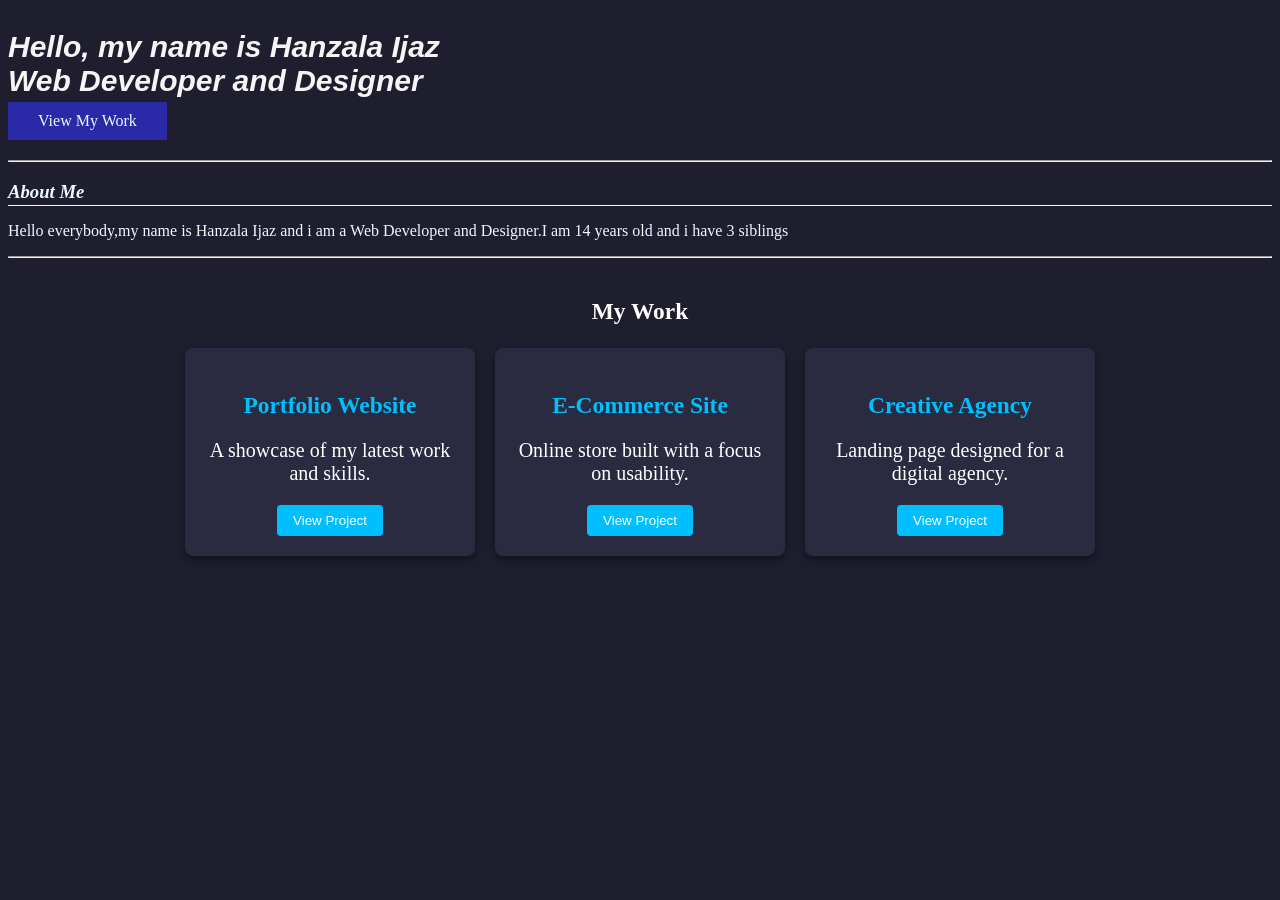
==== test.html @ 0d26703f "Update HTML structure and links in test.html" ====
<!DOCTYPE html>
<html>
  <head>
    <title>About Me</title>
    <link rel="stylesheet" href="styles.css">
  </head>
  <body>
    <p class="p1">
      Hello, my name is Hanzala Ijaz <br> Web Developer and Designer
    </p>
    <a href="nothing" class="fj">View My Work</a>
    <hr class="l1">
    <h3 class="heading1">About Me</h3>
    <hr class="l2">
    <p class="p2">
      Hello everybody,my name is Hanzala Ijaz and i am a Web Developer and Designer.I am 14 years old and i have 3 siblings
    </p>
    <hr class="l3">
    <section class="projects">
    <h3>My Work</h3>
  <div class="project-container">
    <div class="project-card">
      <h3>Portfolio Website</h3>
      <p>A showcase of my latest work and skills.</p>
      <button>View Project</button>
    </div>
    <div class="project-card">
      <h3>E-Commerce Site</h3>
      <p>Online store built with a focus on usability.</p>
      <button>View Project</button>
    </div>
    <div class="project-card">
      <h3>Creative Agency</h3>
      <p>Landing page designed for a digital agency.</p>
      <button>View Project</button>
    </div>
  </div>
</section>
  <a href="index.html"class="FINAL">ARE YOU DUMB CANT YOU SEE MY WEBSITE, WHY DID YOU EVEN CLICKED HERE</a>
  </body>
</html>
---- styles.css ----
body {
  background-color: #1e1e2f;
}
.p1 {
    color: whitesmoke;
    font-size: 30px;
    font-weight: bold;
    font-family: 'Gill Sans', 'Gill Sans MT', Calibri, 'Trebuchet MS', sans-serif;
    font-style: italic;
    margin-bottom: 4px;
}
.p1:hover {
    box-shadow: 5px 5px 15px rgba(0, 0, 0, 0.5)
}

.fj {
    display: inline-block;
    background-color: rgb(42, 42, 168);
    color: aliceblue;
    text-decoration: none;
    border: none;
    padding: 10px 30px;
    margin-top: 0;
}

.fj:hover {
    box-shadow: 5px 5px 15px rgba(0, 0, 0, 0.5);
}

.fj:active {
    opacity: 0.5;
}
.l1 {
    margin-top: 20px;
}
.heading1 {
    color: aliceblue;
    font-weight: bold;
    font-style: italic;
    margin-bottom: 2px;
}
.p2{
    color: aliceblue;
    
}
.l2 {
    margin-top: 0px;
    height: 1px;
    border: none;
    width: auto;
    color: aliceblue;
    background-color: aliceblue;
}
.projects {
  text-align: center;
  color: white;
  margin: 40px 0;
  font-size: 20px;
}

.project-container {
  display: flex;             
  justify-content: center;    
  gap: 20px;                 
  flex-wrap: wrap;            
}

.project-card {
  background-color: #2a2a40; 
  padding: 20px;
  border-radius: 8px;
  width: 250px;
  box-shadow: 0 4px 8px rgba(0,0,0,0.4);
  transition: transform 0.2s;
}

.project-card:hover {
  transform: translateY(-5px); 
}

.project-card h3 {
  margin-bottom: 10px;
  color: #00bfff;            
}

.project-card button {
  background-color: #00bfff;
  color: white;
  border: none;
  padding: 8px 16px;
  border-radius: 4px;
  cursor: pointer;
}

.project-card button:hover {
  background-color: #0080ff;
}
.FINAL {
  background-color: #1e1e2f;
  color: #1e1e2f;
  border: none;
  text-decoration: none;
}

.FINAL:visited {
  color: #1e1e2f;
}

.FINAL:hover {
  background-color: white;
  color: black; /* or any visible color */
  text-decoration: underline;
}
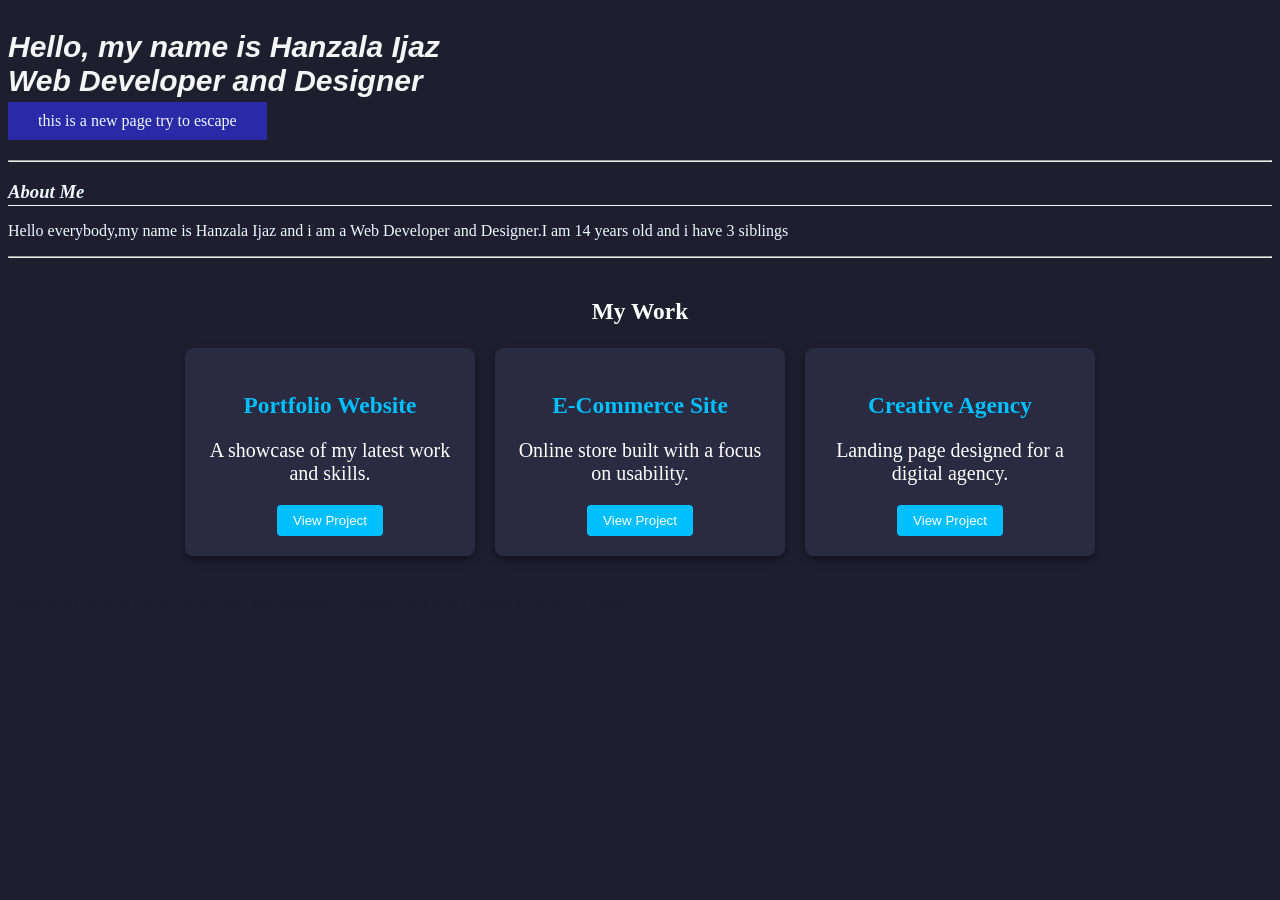
==== commit 9afc87ea: "Modify link text in test.html Updated the link text and preserved the overall structure of the HTML " ====
--- a/test.html
+++ b/test.html
@@ -8,7 +8,7 @@
     <p class="p1">
       Hello, my name is Hanzala Ijaz <br> Web Developer and Designer
     </p>
-    <a href="nothing" class="fj">View My Work</a>
+    <a href="nothing" class="fj">this is a new page try to escape</a>
     <hr class="l1">
     <h3 class="heading1">About Me</h3>
     <hr class="l2">
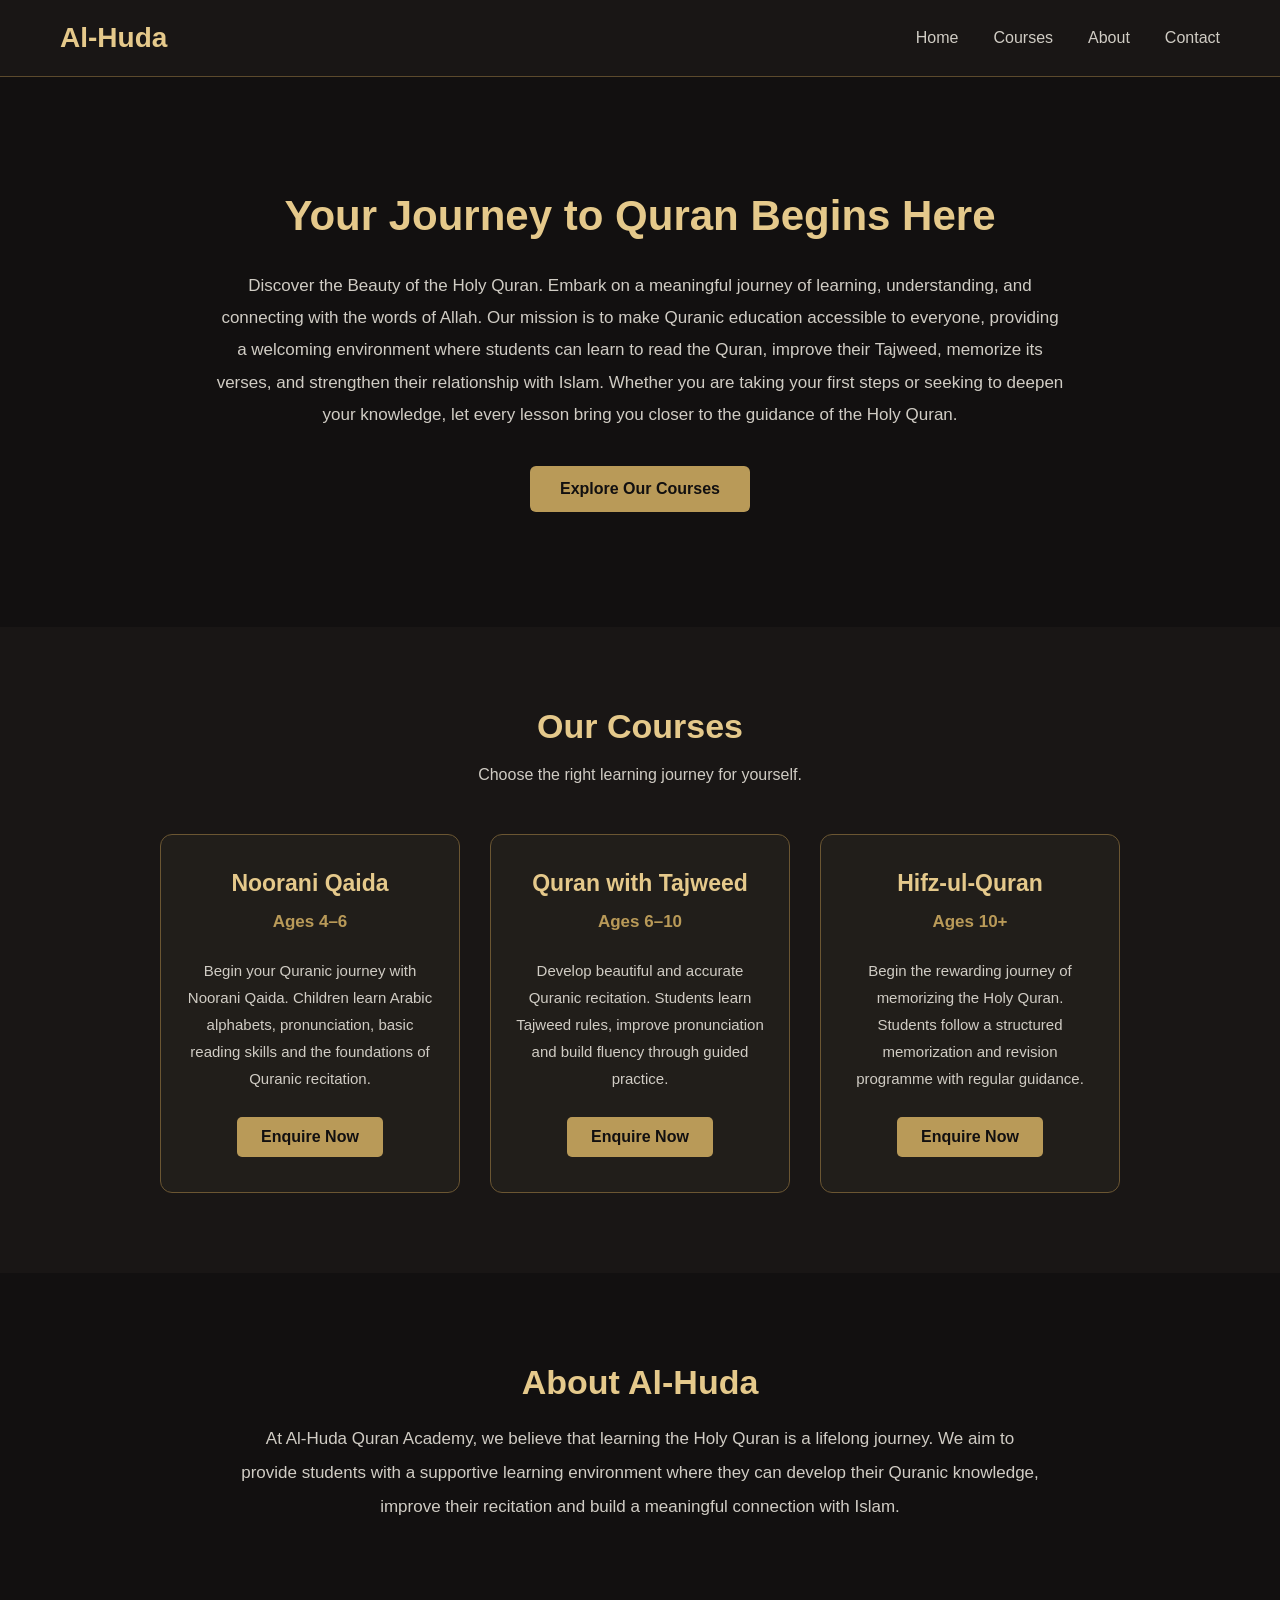
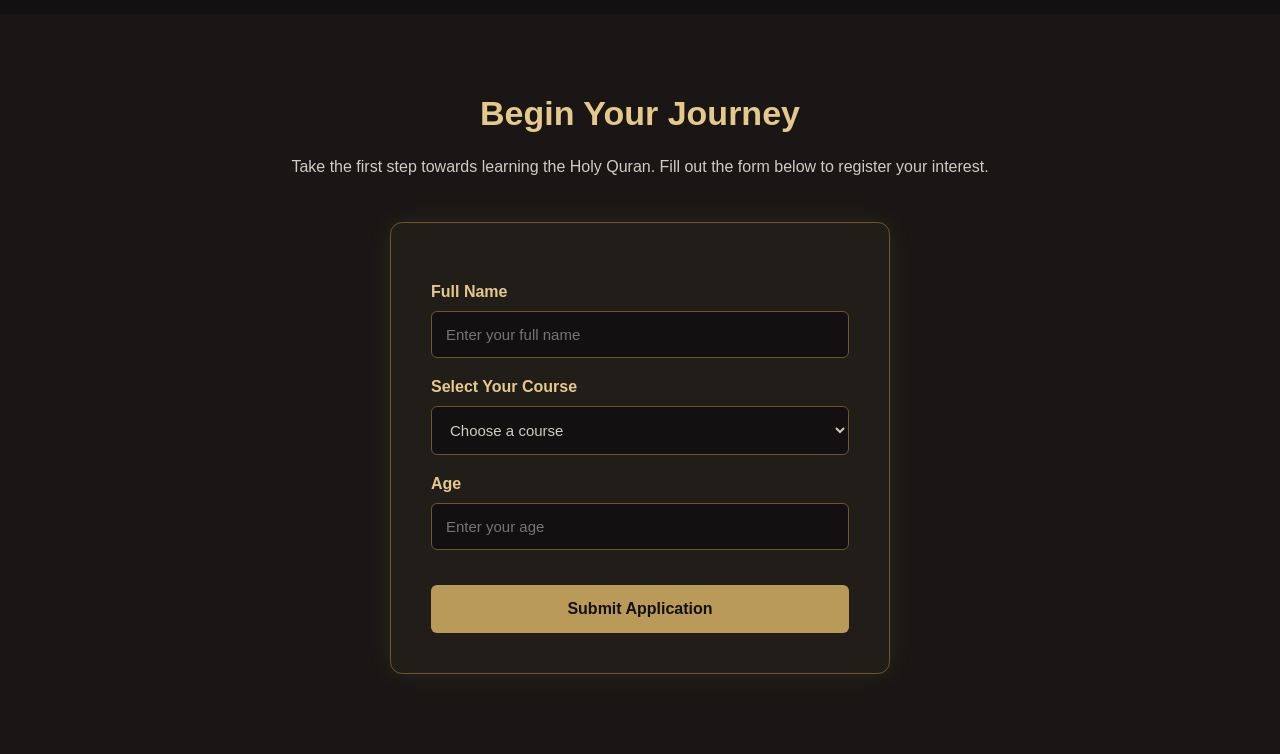
==== commit 792d03aa: "Update test.html" ====
--- a/test.html
+++ b/test.html
@@ -1,41 +1,235 @@
 <!DOCTYPE html>
-<html>
-  <head>
-    <title>About Me</title>
+<html lang="en">
+
+<head>
+    <meta charset="UTF-8">
+    <meta name="viewport" content="width=device-width, initial-scale=1.0">
+
+    <title>Al-Huda Quran Academy</title>
+
     <link rel="stylesheet" href="styles.css">
-  </head>
-  <body>
-    <p class="p1">
-      Hello, my name is Hanzala Ijaz <br> Web Developer and Designer
+</head>
+
+<body>
+
+    <!-- NAVIGATION BAR -->
+
+    <nav class="navbar">
+
+        <h2 class="logo">Al-Huda</h2>
+
+        <div class="nav-links">
+            <a href="#home">Home</a>
+            <a href="#courses">Courses</a>
+            <a href="#about">About</a>
+            <a href="#contact">Contact</a>
+        </div>
+
+    </nav>
+
+
+    <!-- HERO SECTION -->
+
+    <section class="hero" id="home">
+
+        <h1 class="heading1">
+            Your Journey to Quran Begins Here
+        </h1>
+
+        <p class="entry">
+            Discover the Beauty of the Holy Quran.
+
+            Embark on a meaningful journey of learning,
+            understanding, and connecting with the words of Allah.
+
+            Our mission is to make Quranic education accessible
+            to everyone, providing a welcoming environment where
+            students can learn to read the Quran, improve their
+            Tajweed, memorize its verses, and strengthen their
+            relationship with Islam.
+
+            Whether you are taking your first steps or seeking
+            to deepen your knowledge, let every lesson bring
+            you closer to the guidance of the Holy Quran.
+        </p>
+
+        <a href="#courses" class="main-button">
+            Explore Our Courses
+        </a>
+
+    </section>
+
+
+    <!-- COURSES SECTION -->
+
+    <section class="courses" id="courses">
+
+        <h1 class="section-heading">Our Courses</h1>
+
+        <p class="section-description">
+            Choose the right learning journey for yourself.
+        </p>
+
+
+        <div class="course-container">
+
+
+            <!-- NOORANI QAIDA -->
+
+            <div class="course-card">
+
+                <h2>Noorani Qaida</h2>
+
+                <h3>Ages 4–6</h3>
+
+                <p>
+                    Begin your Quranic journey with Noorani Qaida.
+                    Children learn Arabic alphabets, pronunciation,
+                    basic reading skills and the foundations of
+                    Quranic recitation.
+                </p>
+
+                <a href="#contact" class="course-button">
+                    Enquire Now
+                </a>
+
+            </div>
+
+
+            <!-- QURAN -->
+
+            <div class="course-card">
+
+                <h2>Quran with Tajweed</h2>
+
+                <h3>Ages 6–10</h3>
+
+                <p>
+                    Develop beautiful and accurate Quranic recitation.
+                    Students learn Tajweed rules, improve pronunciation
+                    and build fluency through guided practice.
+                </p>
+
+                <a href="#contact" class="course-button">
+                    Enquire Now
+                </a>
+
+            </div>
+
+
+            <!-- HIFZ -->
+
+            <div class="course-card">
+
+                <h2>Hifz-ul-Quran</h2>
+
+                <h3>Ages 10+</h3>
+
+                <p>
+                    Begin the rewarding journey of memorizing
+                    the Holy Quran. Students follow a structured
+                    memorization and revision programme with
+                    regular guidance.
+                </p>
+
+                <a href="#contact" class="course-button">
+                    Enquire Now
+                </a>
+
+            </div>
+
+
+        </div>
+
+    </section>
+
+
+    <!-- ABOUT SECTION -->
+
+    <section class="about" id="about">
+
+        <h1 class="section-heading">About Al-Huda</h1>
+
+        <p>
+            At Al-Huda Quran Academy, we believe that learning
+            the Holy Quran is a lifelong journey.
+
+            We aim to provide students with a supportive
+            learning environment where they can develop their
+            Quranic knowledge, improve their recitation and
+            build a meaningful connection with Islam.
+        </p>
+
+    </section>
+
+
+    <!-- ENROLMENT SECTION -->
+
+<section class="enrolment" id="contact">
+
+    <h1 class="section-heading">Begin Your Journey</h1>
+
+    <p class="form-description">
+        Take the first step towards learning the Holy Quran.
+        Fill out the form below to register your interest.
     </p>
-    <a href="nothing" class="fj">this is a new page try to escape</a>
-    <hr class="l1">
-    <h3 class="heading1">About Me</h3>
-    <hr class="l2">
-    <p class="p2">
-      Hello everybody,my name is Hanzala Ijaz and i am a Web Developer and Designer.I am 14 years old and i have 3 siblings
-    </p>
-    <hr class="l3">
-    <section class="projects">
-    <h3>My Work</h3>
-  <div class="project-container">
-    <div class="project-card">
-      <h3>Portfolio Website</h3>
-      <p>A showcase of my latest work and skills.</p>
-      <button>View Project</button>
-    </div>
-    <div class="project-card">
-      <h3>E-Commerce Site</h3>
-      <p>Online store built with a focus on usability.</p>
-      <button>View Project</button>
-    </div>
-    <div class="project-card">
-      <h3>Creative Agency</h3>
-      <p>Landing page designed for a digital agency.</p>
-      <button>View Project</button>
-    </div>
-  </div>
+
+    <form class="enrolment-form"
+          action="mailto:hanzalaijaz9876@gmail.com"
+          method="post"
+          enctype="text/plain">
+
+        <label for="name">Full Name</label>
+
+        <input
+            type="text"
+            id="name"
+            name="Name"
+            placeholder="Enter your full name"
+            required
+        >
+
+
+        <label for="course">Select Your Course</label>
+
+        <select id="course" name="Course" required>
+
+            <option value="" disabled selected>
+                Choose a course
+            </option>
+
+            <option value="Noorani Qaida (Ages 4-6)">
+                Noorani Qaida (Ages 4–6)
+            </option>
+
+            <option value="Quran with Tajweed (Ages 6-10)">
+                Quran with Tajweed (Ages 6–10)
+            </option>
+
+            <option value="Hifz-ul-Quran (Ages 10+)">
+                Hifz-ul-Quran (Ages 10+)
+            </option>
+
+        </select>
+
+
+        <label for="age">Age</label>
+
+        <input
+            type="number"
+            id="age"
+            name="Age"
+            placeholder="Enter your age"
+            min="1"
+            max="100"
+            required
+        >
+
+
+        <button onclick="window.location.href='hanzalaijaz9876@gmail.com'" type="submit" class="submit-button">
+            Submit Application
+        </button>
+
+    </form>
+
 </section>
-  <a href="index.html"class="FINAL">ARE YOU DUMB CANT YOU SEE MY WEBSITE, WHY DID YOU EVEN CLICKED HERE</a>
-  </body>
-</html>
--- a/styles.css
+++ b/styles.css
@@ -1,114 +1,388 @@
+/* GENERAL STYLING */
+
+* {
+    box-sizing: border-box;
+    margin: 0;
+    padding: 0;
+    scroll-behavior: smooth;
+}
+
 body {
-  background-color: #1e1e2f;
-}
-.p1 {
-    color: whitesmoke;
-    font-size: 30px;
+    background-color: #121010;
+    color: #D0CCC4;
+    font-family: Arial, sans-serif;
+}
+
+
+/* NAVIGATION BAR */
+
+.navbar {
+    display: flex;
+    justify-content: space-between;
+    align-items: center;
+    padding: 22px 60px;
+    background-color: #191615;
+    border-bottom: 1px solid #5C4A2D;
+}
+
+.logo {
+    color: #E5C98B;
+    font-size: 28px;
+}
+
+.nav-links {
+    display: flex;
+    gap: 35px;
+}
+
+.nav-links a {
+    text-decoration: none;
+    color: #D0CCC4;
+    transition: 0.3s;
+}
+
+.nav-links a:hover {
+    color: #E5C98B;
+}
+
+
+/* HERO SECTION */
+
+.hero {
+    min-height: 550px;
+    display: flex;
+    flex-direction: column;
+    justify-content: center;
+    align-items: center;
+    text-align: center;
+    padding: 70px 12%;
+}
+
+.heading1 {
+    color: #E5C98B;
+    font-size: 42px;
+    margin-bottom: 30px;
+}
+
+.entry {
+    color: #D0CCC4;
+    font-size: 17px;
+    line-height: 1.9;
+    max-width: 850px;
+    margin-bottom: 35px;
+}
+
+
+/* BUTTONS */
+
+.main-button {
+    display: inline-block;
+    background-color: #B99A58;
+    color: #121010;
+    padding: 14px 30px;
+    border-radius: 6px;
+    text-decoration: none;
     font-weight: bold;
-    font-family: 'Gill Sans', 'Gill Sans MT', Calibri, 'Trebuchet MS', sans-serif;
-    font-style: italic;
-    margin-bottom: 4px;
-}
-.p1:hover {
-    box-shadow: 5px 5px 15px rgba(0, 0, 0, 0.5)
-}
-
-.fj {
-    display: inline-block;
-    background-color: rgb(42, 42, 168);
-    color: aliceblue;
+    transition: 0.3s;
+}
+
+.main-button:hover {
+    background-color: #E5C98B;
+    box-shadow: 0 0 20px rgba(212, 175, 55, 0.3);
+    transform: translateY(-3px);
+}
+
+
+/* COURSES SECTION */
+
+.courses {
+    padding: 80px 8%;
+    background-color: #191615;
+    text-align: center;
+}
+
+.section-heading {
+    color: #E5C98B;
+    font-size: 34px;
+    margin-bottom: 20px;
+}
+
+.section-description {
+    margin-bottom: 50px;
+    color: #D0CCC4;
+}
+
+
+/* COURSE CARDS */
+
+.course-container {
+    display: flex;
+    justify-content: center;
+    align-items: stretch;
+    gap: 30px;
+    flex-wrap: wrap;
+}
+
+.course-card {
+    background-color: #211E1A;
+    border: 1px solid #6B5632;
+    border-radius: 12px;
+    padding: 35px 25px;
+    width: 300px;
+    min-height: 340px;
+
+    display: flex;
+    flex-direction: column;
+    align-items: center;
+
+    transition: 0.3s;
+}
+
+.course-card:hover {
+    transform: translateY(-10px);
+    box-shadow: 0 5px 25px rgba(212, 175, 55, 0.15);
+    border-color: #E5C98B;
+}
+
+.course-card h2 {
+    color: #E5C98B;
+    font-size: 23px;
+    margin-bottom: 15px;
+}
+
+.course-card h3 {
+    color: #B99A58;
+    margin-bottom: 25px;
+    font-size: 17px;
+}
+
+.course-card p {
+    color: #D0CCC4;
+    line-height: 1.8;
+    font-size: 15px;
+    margin-bottom: 25px;
+}
+
+.course-button {
+    margin-top: auto;
     text-decoration: none;
+    background-color: #B99A58;
+    color: #121010;
+    padding: 11px 24px;
+    border-radius: 5px;
+    font-weight: bold;
+    transition: 0.3s;
+}
+
+.course-button:hover {
+    background-color: #E5C98B;
+}
+
+
+/* ABOUT SECTION */
+
+.about {
+    padding: 90px 15%;
+    text-align: center;
+}
+
+.about p {
+    max-width: 800px;
+    margin: auto;
+    line-height: 2;
+    font-size: 17px;
+}
+
+
+/* CONTACT SECTION */
+
+.contact {
+    background-color: #191615;
+    text-align: center;
+    padding: 80px 20px;
+}
+
+.contact p {
+    margin: 25px auto 35px;
+    line-height: 1.8;
+}
+
+
+/* FOOTER */
+
+footer {
+    background-color: #0B0908;
+    text-align: center;
+    padding: 40px 20px;
+    border-top: 1px solid #5C4A2D;
+}
+
+footer h2 {
+    color: #E5C98B;
+    margin-bottom: 15px;
+}
+
+footer p {
+    margin-bottom: 15px;
+    font-size: 14px;
+}
+
+.copyright {
+    color: #77716A;
+    margin-top: 25px;
+}
+
+
+/* RESPONSIVE DESIGN */
+
+@media (max-width: 700px) {
+
+    .navbar {
+        flex-direction: column;
+        gap: 20px;
+        padding: 20px;
+    }
+
+    .nav-links {
+        gap: 15px;
+        flex-wrap: wrap;
+        justify-content: center;
+    }
+
+    .heading1 {
+        font-size: 30px;
+    }
+
+    .hero {
+        padding: 60px 7%;
+    }
+
+    .entry {
+        font-size: 15px;
+    }
+
+    .course-card {
+        width: 100%;
+        max-width: 350px;
+    }
+
+}
+/* ENROLMENT SECTION */
+
+.enrolment {
+    padding: 80px 20px;
+    text-align: center;
+    background-color: #191615;
+}
+
+.form-description {
+    color: #D0CCC4;
+    margin: 20px auto 40px;
+    line-height: 1.8;
+}
+
+
+/* FORM CONTAINER */
+
+.enrolment-form {
+    max-width: 500px;
+    margin: auto;
+    padding: 40px;
+
+    display: flex;
+    flex-direction: column;
+
+    text-align: left;
+
+    background-color: #211E1A;
+    border: 1px solid #6B5632;
+    border-radius: 12px;
+
+    box-shadow: 0 0 25px rgba(212, 175, 55, 0.1);
+}
+
+
+/* LABELS */
+
+.enrolment-form label {
+    color: #E5C98B;
+    margin-bottom: 10px;
+    margin-top: 20px;
+    font-weight: bold;
+}
+
+
+/* INPUT FIELDS */
+
+.enrolment-form input,
+.enrolment-form select {
+
+    background-color: #121010;
+    color: #D0CCC4;
+
+    border: 1px solid #6B5632;
+    border-radius: 6px;
+
+    padding: 14px;
+
+    font-size: 15px;
+
+    outline: none;
+
+    transition: 0.3s;
+}
+
+
+/* INPUT HOVER AND FOCUS */
+
+.enrolment-form input:focus,
+.enrolment-form select:focus {
+
+    border-color: #E5C98B;
+
+    box-shadow: 0 0 10px
+    rgba(212, 175, 55, 0.2);
+
+}
+
+
+/* SUBMIT BUTTON */
+
+.submit-button {
+
+    margin-top: 35px;
+
+    padding: 15px;
+
+    background-color: #B99A58;
+    color: #121010;
+
     border: none;
-    padding: 10px 30px;
-    margin-top: 0;
-}
-
-.fj:hover {
-    box-shadow: 5px 5px 15px rgba(0, 0, 0, 0.5);
-}
-
-.fj:active {
-    opacity: 0.5;
-}
-.l1 {
-    margin-top: 20px;
-}
-.heading1 {
-    color: aliceblue;
+    border-radius: 6px;
+
+    font-size: 16px;
     font-weight: bold;
-    font-style: italic;
-    margin-bottom: 2px;
-}
-.p2{
-    color: aliceblue;
-    
-}
-.l2 {
-    margin-top: 0px;
-    height: 1px;
-    border: none;
-    width: auto;
-    color: aliceblue;
-    background-color: aliceblue;
-}
-.projects {
-  text-align: center;
-  color: white;
-  margin: 40px 0;
-  font-size: 20px;
-}
-
-.project-container {
-  display: flex;             
-  justify-content: center;    
-  gap: 20px;                 
-  flex-wrap: wrap;            
-}
-
-.project-card {
-  background-color: #2a2a40; 
-  padding: 20px;
-  border-radius: 8px;
-  width: 250px;
-  box-shadow: 0 4px 8px rgba(0,0,0,0.4);
-  transition: transform 0.2s;
-}
-
-.project-card:hover {
-  transform: translateY(-5px); 
-}
-
-.project-card h3 {
-  margin-bottom: 10px;
-  color: #00bfff;            
-}
-
-.project-card button {
-  background-color: #00bfff;
-  color: white;
-  border: none;
-  padding: 8px 16px;
-  border-radius: 4px;
-  cursor: pointer;
-}
-
-.project-card button:hover {
-  background-color: #0080ff;
-}
-.FINAL {
-  background-color: #1e1e2f;
-  color: #1e1e2f;
-  border: none;
-  text-decoration: none;
-}
-
-.FINAL:visited {
-  color: #1e1e2f;
-}
-
-.FINAL:hover {
-  background-color: white;
-  color: black; /* or any visible color */
-  text-decoration: underline;
-}
-
+
+    cursor: pointer;
+
+    transition: 0.3s;
+}
+
+
+.submit-button:hover {
+
+    background-color: #E5C98B;
+
+    box-shadow: 0 0 20px
+    rgba(212, 175, 55, 0.3);
+
+    transform: translateY(-3px);
+
+}
+
+
+.submit-button:active {
+
+    transform: scale(0.97);
+
+}
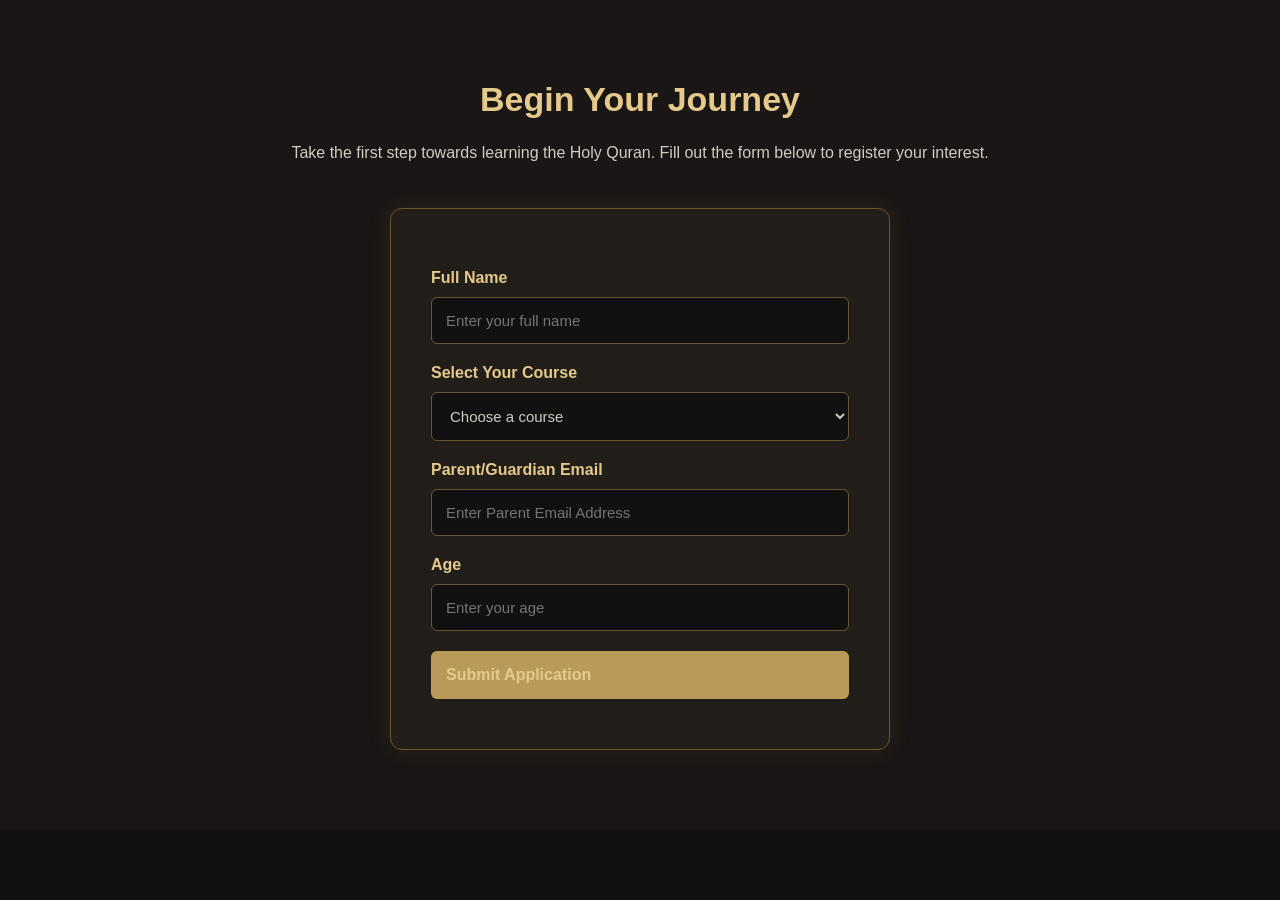
==== commit ded9a60d: "Revise enrollment form and add email field Updated the enrollment section with additional fields for" ====
--- a/test.html
+++ b/test.html
@@ -1,169 +1,15 @@
 <!DOCTYPE html>
-<html lang="en">
-
+<html>
 <head>
-    <meta charset="UTF-8">
-    <meta name="viewport" content="width=device-width, initial-scale=1.0">
-
-    <title>Al-Huda Quran Academy</title>
-
-    <link rel="stylesheet" href="styles.css">
+  <meta charset="UTF-8">
+  <meta name="viewport" content="width=device-width",initial-scale=1>
+  <title>
+    ENROLLMENT PAGE
+  </title>
+  <link rel="stylesheet" href="styles.css"
 </head>
-
 <body>
-
-    <!-- NAVIGATION BAR -->
-
-    <nav class="navbar">
-
-        <h2 class="logo">Al-Huda</h2>
-
-        <div class="nav-links">
-            <a href="#home">Home</a>
-            <a href="#courses">Courses</a>
-            <a href="#about">About</a>
-            <a href="#contact">Contact</a>
-        </div>
-
-    </nav>
-
-
-    <!-- HERO SECTION -->
-
-    <section class="hero" id="home">
-
-        <h1 class="heading1">
-            Your Journey to Quran Begins Here
-        </h1>
-
-        <p class="entry">
-            Discover the Beauty of the Holy Quran.
-
-            Embark on a meaningful journey of learning,
-            understanding, and connecting with the words of Allah.
-
-            Our mission is to make Quranic education accessible
-            to everyone, providing a welcoming environment where
-            students can learn to read the Quran, improve their
-            Tajweed, memorize its verses, and strengthen their
-            relationship with Islam.
-
-            Whether you are taking your first steps or seeking
-            to deepen your knowledge, let every lesson bring
-            you closer to the guidance of the Holy Quran.
-        </p>
-
-        <a href="#courses" class="main-button">
-            Explore Our Courses
-        </a>
-
-    </section>
-
-
-    <!-- COURSES SECTION -->
-
-    <section class="courses" id="courses">
-
-        <h1 class="section-heading">Our Courses</h1>
-
-        <p class="section-description">
-            Choose the right learning journey for yourself.
-        </p>
-
-
-        <div class="course-container">
-
-
-            <!-- NOORANI QAIDA -->
-
-            <div class="course-card">
-
-                <h2>Noorani Qaida</h2>
-
-                <h3>Ages 4–6</h3>
-
-                <p>
-                    Begin your Quranic journey with Noorani Qaida.
-                    Children learn Arabic alphabets, pronunciation,
-                    basic reading skills and the foundations of
-                    Quranic recitation.
-                </p>
-
-                <a href="#contact" class="course-button">
-                    Enquire Now
-                </a>
-
-            </div>
-
-
-            <!-- QURAN -->
-
-            <div class="course-card">
-
-                <h2>Quran with Tajweed</h2>
-
-                <h3>Ages 6–10</h3>
-
-                <p>
-                    Develop beautiful and accurate Quranic recitation.
-                    Students learn Tajweed rules, improve pronunciation
-                    and build fluency through guided practice.
-                </p>
-
-                <a href="#contact" class="course-button">
-                    Enquire Now
-                </a>
-
-            </div>
-
-
-            <!-- HIFZ -->
-
-            <div class="course-card">
-
-                <h2>Hifz-ul-Quran</h2>
-
-                <h3>Ages 10+</h3>
-
-                <p>
-                    Begin the rewarding journey of memorizing
-                    the Holy Quran. Students follow a structured
-                    memorization and revision programme with
-                    regular guidance.
-                </p>
-
-                <a href="#contact" class="course-button">
-                    Enquire Now
-                </a>
-
-            </div>
-
-
-        </div>
-
-    </section>
-
-
-    <!-- ABOUT SECTION -->
-
-    <section class="about" id="about">
-
-        <h1 class="section-heading">About Al-Huda</h1>
-
-        <p>
-            At Al-Huda Quran Academy, we believe that learning
-            the Holy Quran is a lifelong journey.
-
-            We aim to provide students with a supportive
-            learning environment where they can develop their
-            Quranic knowledge, improve their recitation and
-            build a meaningful connection with Islam.
-        </p>
-
-    </section>
-
-
-    <!-- ENROLMENT SECTION -->
+     <!-- ENROLMENT SECTION -->
 
 <section class="enrolment" id="contact">
 
@@ -211,6 +57,11 @@
             </option>
 
         </select>
+        <label for="email">Parent/Guardian Email</label>
+
+        <input
+            type="email"
+            placeholder="Enter Parent Email Address">
 
 
         <label for="age">Age</label>
@@ -224,6 +75,7 @@
             max="100"
             required
         >
+        <label
 
 
         <button onclick="window.location.href='hanzalaijaz9876@gmail.com'" type="submit" class="submit-button">
@@ -233,3 +85,5 @@
     </form>
 
 </section>
+</body>
+</html>
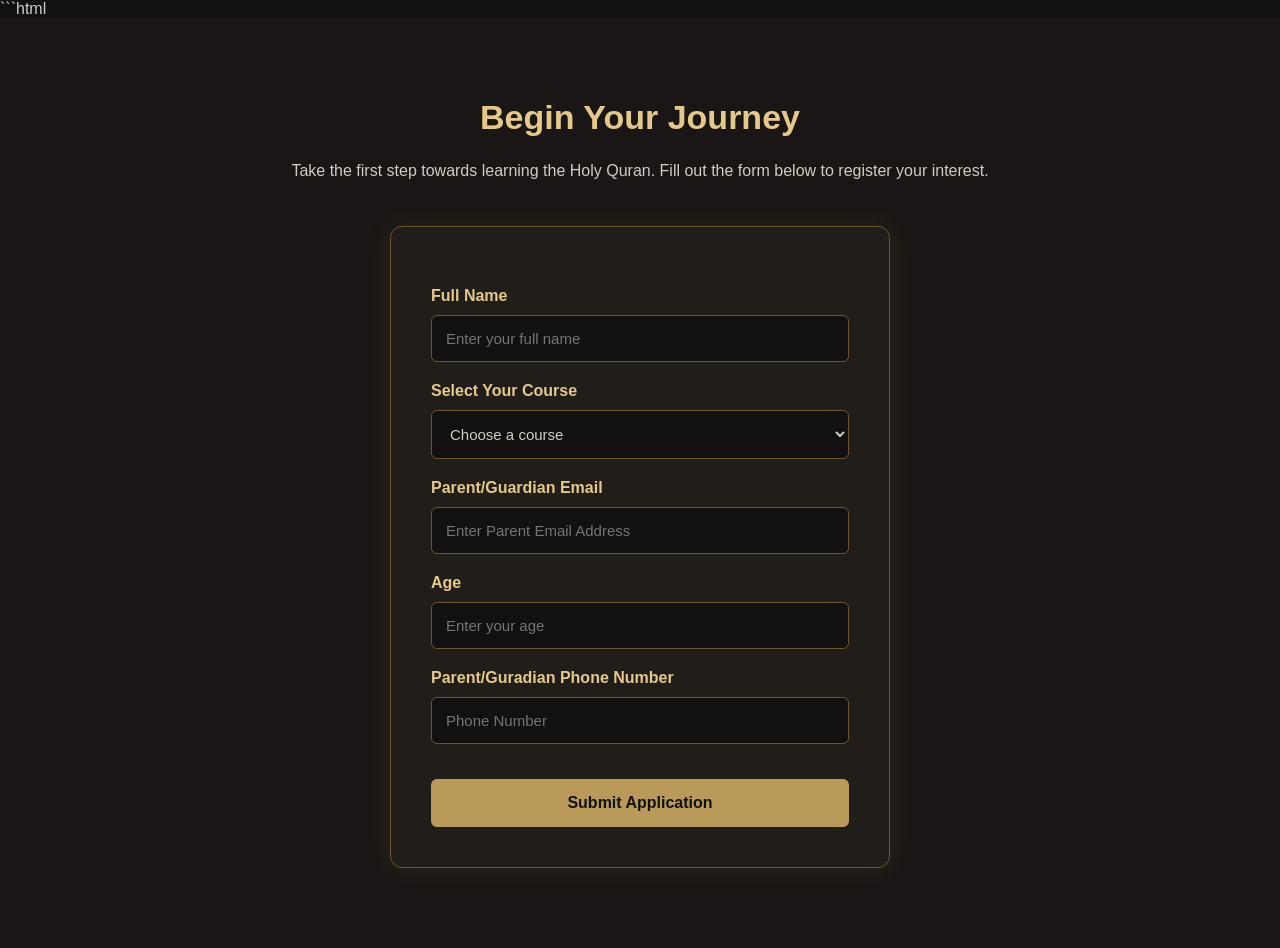
==== commit 438709eb: "Enhance enrollment form with phone number input Updated the enrollment form to include a phone numbe" ====
--- a/test.html
+++ b/test.html
@@ -2,7 +2,7 @@
 <html>
 <head>
   <meta charset="UTF-8">
-  <meta name="viewport" content="width=device-width",initial-scale=1>
+  <meta name="viewport" content="width=device-width,initial-scale=1">
   <title>
     ENROLLMENT PAGE
   </title>
@@ -10,6 +10,19 @@
 </head>
 <body>
      <!-- ENROLMENT SECTION -->
+```html
+<!DOCTYPE html>
+<html>
+<head>
+    <meta charset="UTF-8">
+    <meta name="viewport" content="width=device-width, initial-scale=1">
+
+    <title>ENROLLMENT PAGE</title>
+
+    <link rel="stylesheet" href="styles.css">
+</head>
+
+<body>
 
 <section class="enrolment" id="contact">
 
@@ -35,7 +48,6 @@
             required
         >
 
-
         <label for="course">Select Your Course</label>
 
         <select id="course" name="Course" required>
@@ -57,12 +69,16 @@
             </option>
 
         </select>
+
         <label for="email">Parent/Guardian Email</label>
 
         <input
             type="email"
-            placeholder="Enter Parent Email Address">
-
+            id="email"
+            name="Parent Email"
+            placeholder="Enter Parent Email Address"
+            required
+        >
 
         <label for="age">Age</label>
 
@@ -76,14 +92,25 @@
             required
         >
         <label
+            for="phone number">Parent/Guradian Phone Number
+        </label>
+        <input 
+            type="number"
+            placeholder="Phone Number"
+            required>
 
-
-        <button onclick="window.location.href='hanzalaijaz9876@gmail.com'" type="submit" class="submit-button">
+        <button type="submit" class="submit-button">
             Submit Application
         </button>
 
     </form>
 
 </section>
+
 </body>
 </html>
+
+
+</section>
+</body>
+</html>
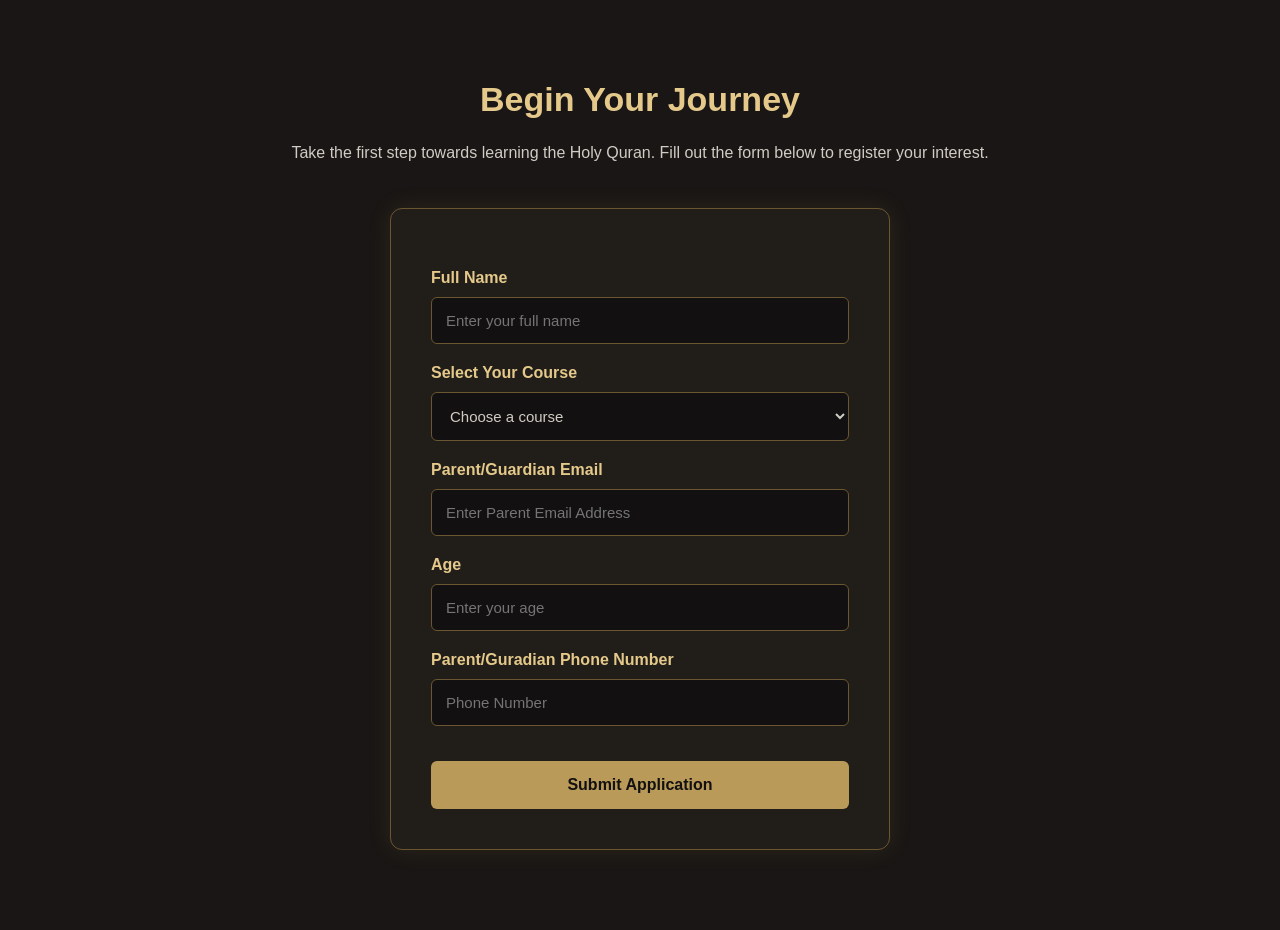
==== commit f00a07f3: "Fix HTML formatting and structure" ====
--- a/test.html
+++ b/test.html
@@ -10,7 +10,7 @@
 </head>
 <body>
      <!-- ENROLMENT SECTION -->
-```html
+
 <!DOCTYPE html>
 <html>
 <head>
